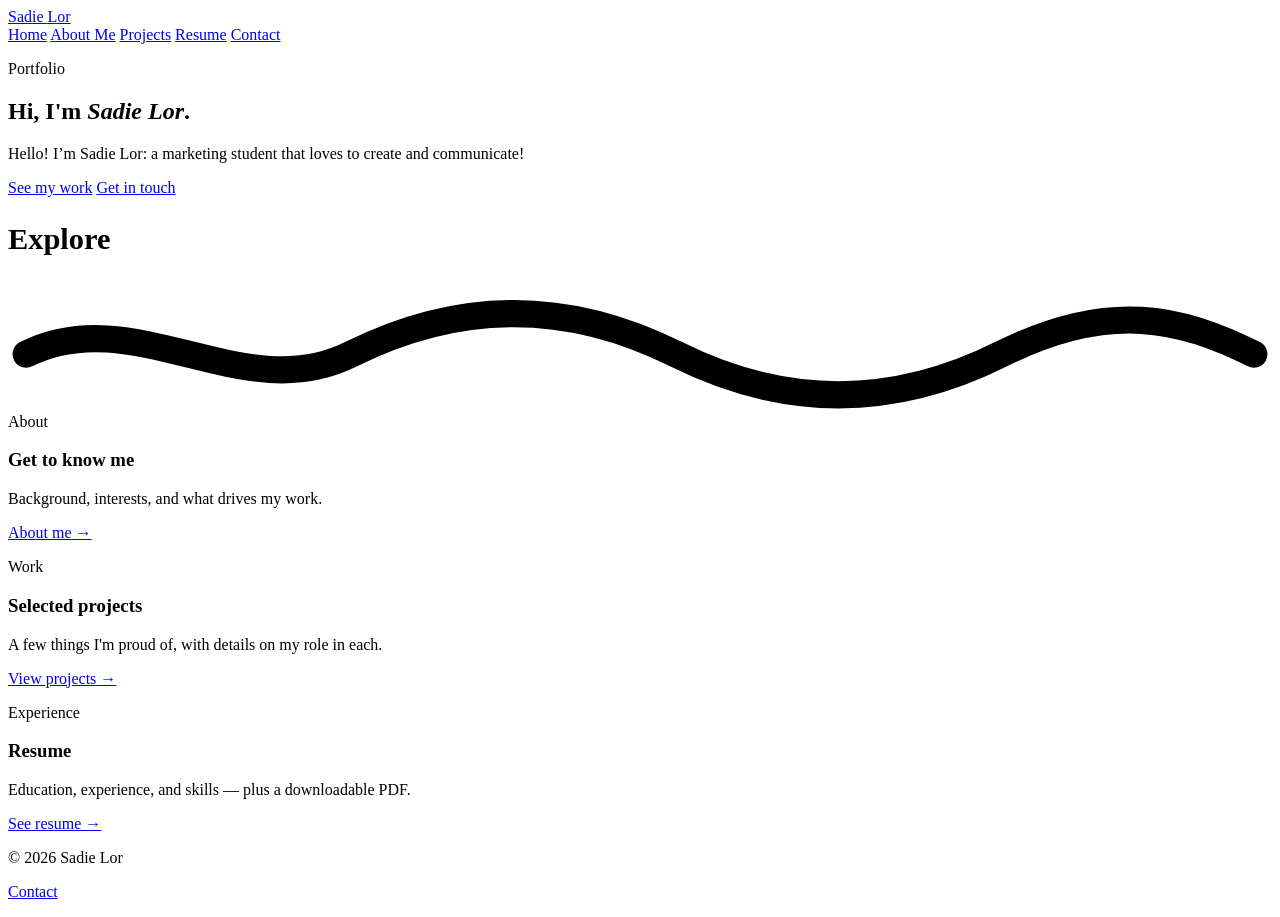
==== index.html @ 2e4503ea "Add files via upload" ====
<!DOCTYPE html>
<html lang="en">
<head>
  <meta charset="UTF-8" />
  <meta name="viewport" content="width=device-width, initial-scale=1" />
  <title>Sadie Lor — Portfolio</title>
  <meta name="description" content="Portfolio of Sadie Lor." />
  <link rel="preconnect" href="https://fonts.googleapis.com" />
  <link rel="preconnect" href="https://fonts.gstatic.com" crossorigin />
  <link href="https://fonts.googleapis.com/css2?family=Karla:wght@400;700&family=Young+Serif&display=swap" rel="stylesheet" />
  <link rel="stylesheet" href="css/styles.css" />
</head>
<body>

  <header class="site-header">
    <div class="wrap">
      <a class="brand" href="index.html">Sadie <span>Lor</span></a>
      <nav class="site-nav" aria-label="Main navigation">
        <a href="index.html" aria-current="page">Home</a>
        <a href="about.html">About Me</a>
        <a href="projects.html">Projects</a>
        <a href="resume.html">Resume</a>
        <a href="contact.html">Contact</a>
      </nav>
    </div>
  </header>

  <!-- ===== Hero ===== -->
  <section class="hero">
    <div class="wrap">
      <div>
        <p class="eyebrow">Portfolio</p>
        <h1>Hi, I'm <em>Sadie Lor</em>.</h1>
        <!-- PLACEHOLDER: replace with Sadie's one-line intro from the Canva site -->
        <p>Hello! I’m Sadie Lor: a marketing student that loves to create and communicate! </p>
        <a class="btn" href="projects.html">See my work</a>
        <a class="btn secondary" href="contact.html">Get in touch</a>
      </div>
      <!-- Replace this div with:
           <img class="hero-photo" src="images/sadie.jpg" alt="Portrait of Sadie Lor" />
           once you add her photo to the images/ folder -->
      <div class="hero-photo placeholder" role="img" aria-label="Placeholder for Sadie's photo">
        
      </div>
    </div>
  </section>

  <main>
    <div class="wrap">
      <h2 class="page-title" style="font-size:1.9rem;">Explore</h2>
      <svg class="wave" viewBox="0 0 140 14" fill="none" aria-hidden="true">
        <path d="M2 8 C 14 2, 26 14, 38 8 S 62 2, 74 8 S 98 14, 110 8 S 130 4, 138 8" stroke="currentColor" stroke-width="3" stroke-linecap="round"/>
      </svg>

      <div class="card-grid">
        <div class="card">
          <span class="tag">About</span>
          <h3>Get to know me</h3>
          <p>Background, interests, and what drives my work.</p>
          <p><a href="about.html">About me →</a></p>
        </div>
        <div class="card">
          <span class="tag">Work</span>
          <h3>Selected projects</h3>
          <p>A few things I'm proud of, with details on my role in each.</p>
          <p><a href="projects.html">View projects →</a></p>
        </div>
        <div class="card">
          <span class="tag">Experience</span>
          <h3>Resume</h3>
          <p>Education, experience, and skills — plus a downloadable PDF.</p>
          <p><a href="resume.html">See resume →</a></p>
        </div>
      </div>
    </div>
  </main>

  <footer class="site-footer">
    <div class="wrap">
      <p>© 2026 Sadie Lor</p>
      <p><a href="contact.html">Contact</a></p>
    </div>
  </footer>

</body>
</html>
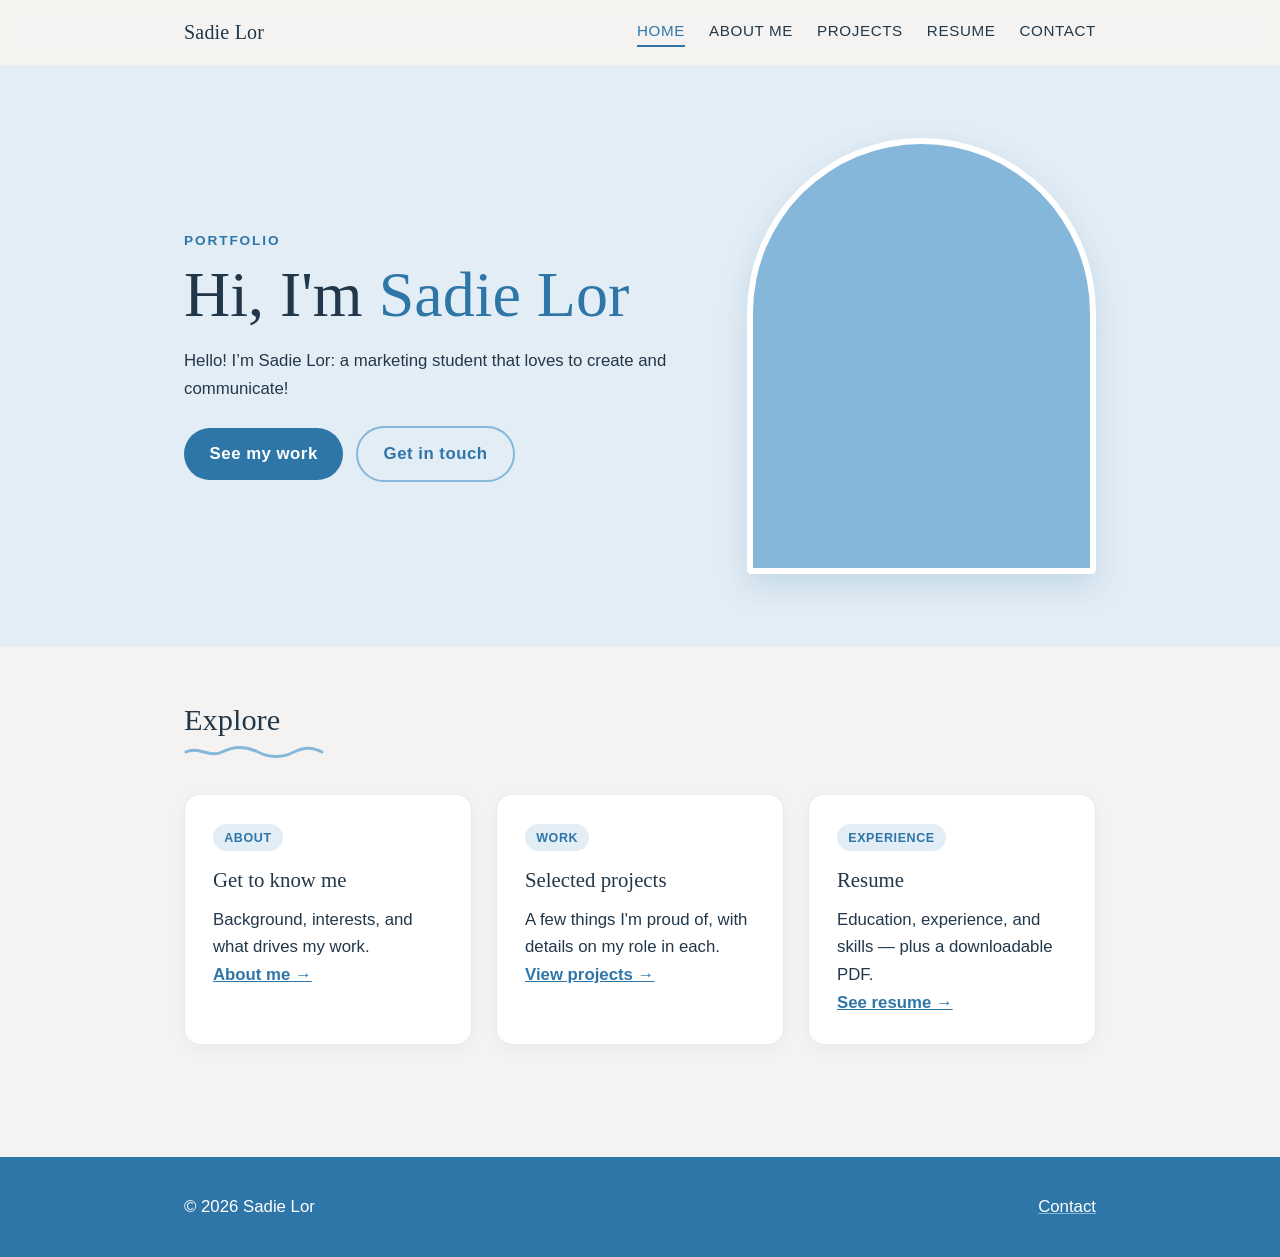
==== commit 145d6f02: "updated site" ====
--- a/index.html
+++ b/index.html
@@ -30,8 +30,7 @@
     <div class="wrap">
       <div>
         <p class="eyebrow">Portfolio</p>
-        <h1>Hi, I'm <em>Sadie Lor</em>.</h1>
-        <!-- PLACEHOLDER: replace with Sadie's one-line intro from the Canva site -->
+        <h1>Hi, I'm <em>Sadie Lor</em></h1>
         <p>Hello! I’m Sadie Lor: a marketing student that loves to create and communicate! </p>
         <a class="btn" href="projects.html">See my work</a>
         <a class="btn secondary" href="contact.html">Get in touch</a>
--- a/css/styles.css
+++ b/css/styles.css
@@ -0,0 +1,484 @@
+/* ============================================================
+   Sadie Lor — Portfolio
+   Shared stylesheet for every page.
+   Edit colors here once and the whole site updates.
+   ============================================================ */
+
+:root {
+  /* Color palette */
+  --blue:       #85B7DA;  /* main blue */
+  --blue-dark:  #2F76A8;  /* dark blue — highlight */
+  --cream:      #F5F3F1;  /* cream background */
+  --ink:        #22384A;  /* deep blue-gray for body text */
+  --white:      #FFFFFF;
+  --blue-tint:  #E3EDF5;  /* very light blue for soft fills */
+
+  /* Type */
+  --font-display: "Young Serif", Georgia, serif;
+  --font-body: "Karla", "Helvetica Neue", Arial, sans-serif;
+}
+
+* { box-sizing: border-box; margin: 0; padding: 0; }
+
+html { scroll-behavior: smooth; }
+
+body {
+  background: var(--cream);
+  color: var(--ink);
+  font-family: var(--font-body);
+  font-size: 1.05rem;
+  line-height: 1.65;
+  -webkit-font-smoothing: antialiased;
+}
+
+/* ---------- Layout helpers ---------- */
+.wrap {
+  max-width: 960px;
+  margin: 0 auto;
+  padding: 0 1.5rem;
+}
+
+main { padding: 3.5rem 0 5rem; }
+
+/* ---------- Header / navigation ---------- */
+.site-header {
+  position: sticky;
+  top: 0;
+  z-index: 10;
+  background: rgba(245, 243, 241, 0.92);
+  backdrop-filter: blur(6px);
+  border-bottom: 1px solid var(--blue-tint);
+}
+
+.site-header .wrap {
+  display: flex;
+  align-items: center;
+  justify-content: space-between;
+  padding-top: 1rem;
+  padding-bottom: 1rem;
+  flex-wrap: wrap;
+  gap: 0.75rem;
+}
+
+.brand {
+  font-family: var(--font-display);
+  font-size: 1.25rem;
+  color: var(--ink);
+  text-decoration: none;
+  letter-spacing: 0.01em;
+}
+
+.brand span { color: var(--ink); }
+
+.site-nav {
+  display: flex;
+  gap: 1.5rem;
+  flex-wrap: wrap;
+}
+
+.site-nav a {
+  color: var(--ink);
+  text-decoration: none;
+  font-size: 0.95rem;
+  letter-spacing: 0.04em;
+  text-transform: uppercase;
+  padding-bottom: 2px;
+  border-bottom: 2px solid transparent;
+  transition: border-color 0.15s ease, color 0.15s ease;
+}
+
+.site-nav a:hover,
+.site-nav a:focus-visible {
+  color: var(--blue-dark);
+  border-bottom-color: var(--blue);
+}
+
+/* current page indicator */
+.site-nav a[aria-current="page"] {
+  color: var(--blue-dark);
+  border-bottom-color: var(--blue-dark);
+}
+
+/* ---------- Page titles ---------- */
+.eyebrow {
+  text-transform: uppercase;
+  letter-spacing: 0.14em;
+  font-size: 0.85rem;
+  font-weight: 700;
+  color: var(--blue-dark);
+  margin-bottom: 0.5rem;
+}
+
+.page-title {
+  font-family: var(--font-display);
+  font-size: clamp(2.2rem, 5vw, 3.4rem);
+  font-weight: 400;
+  line-height: 1.15;
+  margin-bottom: 0.35rem;
+}
+
+/* signature wavy underline under page titles */
+.wave {
+  display: block;
+  width: 140px;
+  height: 14px;
+  margin: 0.4rem 0 2.2rem;
+  color: var(--blue);
+}
+
+.lede {
+  font-size: 1.2rem;
+  max-width: 42rem;
+  margin-bottom: 2rem;
+}
+
+/* ---------- Hero (home page) ---------- */
+.hero {
+  position: relative;
+  overflow: hidden;
+  background: var(--blue-tint);
+  border-bottom: 1px solid var(--blue-tint);
+}
+
+.hero .wrap {
+  display: grid;
+  grid-template-columns: 1.2fr 0.8fr;
+  gap: 2.5rem;
+  align-items: center;
+  padding-top: 4.5rem;
+  padding-bottom: 4.5rem;
+}
+
+.hero h1 {
+  font-family: var(--font-display);
+  font-weight: 400;
+  font-size: clamp(2.5rem, 6vw, 4rem);
+  line-height: 1.1;
+  margin-bottom: 1rem;
+}
+
+.hero h1 em {
+  font-style: normal;
+  color: var(--blue-dark);
+}
+
+.hero p { max-width: 34rem; }
+
+.hero-photo {
+  width: 100%;
+  aspect-ratio: 4 / 5;
+  object-fit: cover;
+  border-radius: 999px 999px 24px 24px; /* soft arch shape */
+  border: 6px solid var(--white);
+  box-shadow: 0 12px 30px rgba(47, 118, 168, 0.18);
+}
+
+.hero-photo.placeholder {
+  display: flex;
+  align-items: center;
+  justify-content: center;
+  background: var(--blue);
+  color: var(--white);
+  font-family: var(--font-display);
+  font-size: 1.1rem;
+  text-align: center;
+  padding: 1rem;
+}
+
+/* ---------- Buttons ---------- */
+.btn {
+  display: inline-block;
+  margin-top: 1.5rem;
+  padding: 0.75rem 1.6rem;
+  border-radius: 999px;
+  background: var(--blue-dark);
+  color: var(--white);
+  text-decoration: none;
+  font-weight: 700;
+  letter-spacing: 0.03em;
+  transition: background 0.15s ease, transform 0.15s ease;
+}
+
+.btn:hover,
+.btn:focus-visible { background: #255E86; transform: translateY(-2px); }
+
+.btn.secondary {
+  background: transparent;
+  color: var(--blue-dark);
+  border: 2px solid var(--blue);
+  margin-left: 0.5rem;
+}
+
+.btn.secondary:hover,
+.btn.secondary:focus-visible { background: var(--blue-tint); }
+
+/* ---------- Cards (projects, highlights) ---------- */
+.card-grid {
+  display: grid;
+  grid-template-columns: repeat(auto-fill, minmax(260px, 1fr));
+  gap: 1.5rem;
+  margin-top: 1rem;
+}
+
+.card {
+  background: var(--white);
+  border-radius: 16px;
+  padding: 1.75rem;
+  border: 1px solid var(--blue-tint);
+  box-shadow: 0 4px 14px rgba(47, 118, 168, 0.06);
+  transition: transform 0.15s ease, box-shadow 0.15s ease;
+}
+
+.card:hover {
+  transform: translateY(-4px);
+  box-shadow: 0 10px 24px rgba(47, 118, 168, 0.12);
+}
+
+.card h3 {
+  font-family: var(--font-display);
+  font-weight: 400;
+  font-size: 1.3rem;
+  margin-bottom: 0.5rem;
+}
+
+.card .tag {
+  display: inline-block;
+  background: var(--blue-tint);
+  color: var(--blue-dark);
+  border-radius: 999px;
+  font-size: 0.78rem;
+  font-weight: 700;
+  letter-spacing: 0.05em;
+  text-transform: uppercase;
+  padding: 0.2rem 0.7rem;
+  margin-bottom: 0.75rem;
+}
+
+.card a { color: var(--blue-dark); font-weight: 700; }
+
+/* ---------- Resume / experience timeline ---------- */
+.timeline { margin-top: 1rem; }
+
+.timeline-item {
+  position: relative;
+  padding-left: 2rem;
+  padding-bottom: 2.25rem;
+  border-left: 3px solid var(--blue);
+}
+
+.timeline-item:last-child { padding-bottom: 0.5rem; }
+
+.timeline-item::before {
+  content: "";
+  position: absolute;
+  left: -9px;
+  top: 6px;
+  width: 15px;
+  height: 15px;
+  border-radius: 50%;
+  background: var(--blue-dark);
+  border: 3px solid var(--cream);
+}
+
+.timeline-item h3 {
+  font-family: var(--font-display);
+  font-weight: 400;
+  font-size: 1.25rem;
+}
+
+.timeline-item .meta {
+  color: var(--blue-dark);
+  font-weight: 700;
+  font-size: 0.9rem;
+  letter-spacing: 0.03em;
+  margin-bottom: 0.4rem;
+}
+
+/* ---------- Skills pills ---------- */
+.pill-row {
+  display: flex;
+  flex-wrap: wrap;
+  gap: 0.6rem;
+  margin-top: 0.75rem;
+}
+
+.pill {
+  background: var(--white);
+  border: 2px solid var(--blue);
+  color: var(--ink);
+  border-radius: 999px;
+  padding: 0.35rem 1rem;
+  font-weight: 700;
+  font-size: 0.9rem;
+}
+
+/* ---------- Section blocks ---------- */
+.section { margin-top: 3rem; }
+
+.section h2 {
+  font-family: var(--font-display);
+  font-weight: 400;
+  font-size: 1.7rem;
+  margin-bottom: 1rem;
+}
+
+/* ---------- Contact ---------- */
+.contact-list {
+  list-style: none;
+  margin-top: 1rem;
+}
+
+.contact-list li {
+  background: var(--white);
+  border: 1px solid var(--blue-tint);
+  border-radius: 12px;
+  padding: 1rem 1.25rem;
+  margin-bottom: 0.9rem;
+  max-width: 32rem;
+}
+
+.contact-list strong {
+  display: block;
+  text-transform: uppercase;
+  font-size: 0.78rem;
+  letter-spacing: 0.1em;
+  color: var(--blue-dark);
+}
+
+.contact-list a { color: var(--ink); font-weight: 700; text-decoration-color: var(--blue); }
+
+/* ---------- Featured project showcase ---------- */
+.feature {
+  display: grid;
+  grid-template-columns: 1.05fr 1fr;
+  background: var(--white);
+  border: 1px solid var(--blue-tint);
+  border-radius: 20px;
+  overflow: hidden;
+  box-shadow: 0 12px 32px rgba(47, 118, 168, 0.12);
+  margin: 0.5rem 0 3rem;
+}
+
+.feature-media {
+  position: relative;
+  min-height: 420px;
+  background: var(--blue-tint);
+}
+
+.feature-media img {
+  position: absolute;
+  inset: 0;
+  width: 100%;
+  height: 100%;
+  object-fit: cover;
+  object-position: left top;
+}
+
+/* Inline PDF preview */
+.feature-media iframe {
+  position: absolute;
+  inset: 0;
+  width: 100%;
+  height: 100%;
+  border: 0;
+  display: block;
+}
+
+.feature-media .media-fallback {
+  position: absolute;
+  left: 0;
+  right: 0;
+  bottom: 0;
+  margin: 0;
+  padding: 0.4rem 0.75rem;
+  font-size: 0.8rem;
+  text-align: center;
+  background: rgba(245, 243, 241, 0.9);
+}
+
+.feature-media .media-fallback a { color: var(--blue-dark); font-weight: 700; }
+
+.feature-body { padding: 2.25rem 2.5rem; }
+
+.feature-body .tag { margin-bottom: 1rem; }
+
+.feature-body h2 {
+  font-family: var(--font-display);
+  font-weight: 400;
+  font-size: 1.75rem;
+  line-height: 1.25;
+  margin-bottom: 0.9rem;
+}
+
+.feature-body > p { margin-bottom: 1.25rem; }
+
+.feature-facts {
+  display: grid;
+  grid-template-columns: repeat(3, 1fr);
+  gap: 1rem;
+  margin: 1.25rem 0 1.5rem;
+}
+
+.fact {
+  background: var(--blue-tint);
+  border-radius: 12px;
+  padding: 0.8rem 0.9rem;
+}
+
+.fact strong {
+  display: block;
+  text-transform: uppercase;
+  letter-spacing: 0.09em;
+  font-size: 0.7rem;
+  color: var(--blue-dark);
+  margin-bottom: 0.2rem;
+}
+
+.fact span {
+  font-weight: 700;
+  font-size: 0.95rem;
+  line-height: 1.3;
+  display: block;
+}
+
+.feature-body .btn { margin-top: 0.25rem; }
+
+@media (max-width: 820px) {
+  .feature { grid-template-columns: 1fr; }
+  .feature-media { min-height: 220px; }
+  .feature-facts { grid-template-columns: 1fr 1fr; }
+  .feature-body { padding: 1.75rem; }
+}
+
+/* ---------- Footer ---------- */
+.site-footer {
+  background: var(--blue-dark);
+  color: var(--white);
+  padding: 2.25rem 0;
+  margin-top: 2rem;
+}
+
+.site-footer .wrap {
+  display: flex;
+  justify-content: space-between;
+  align-items: center;
+  flex-wrap: wrap;
+  gap: 1rem;
+}
+
+.site-footer a { color: var(--white); text-decoration-color: var(--blue); }
+
+/* ---------- Accessibility & motion ---------- */
+:focus-visible { outline: 3px solid var(--blue-dark); outline-offset: 2px; }
+
+@media (prefers-reduced-motion: reduce) {
+  * { transition: none !important; }
+  html { scroll-behavior: auto; }
+}
+
+/* ---------- Mobile ---------- */
+@media (max-width: 720px) {
+  .hero .wrap { grid-template-columns: 1fr; }
+  .hero-photo { max-width: 260px; margin: 0 auto; }
+  .btn.secondary { margin-left: 0; }
+}
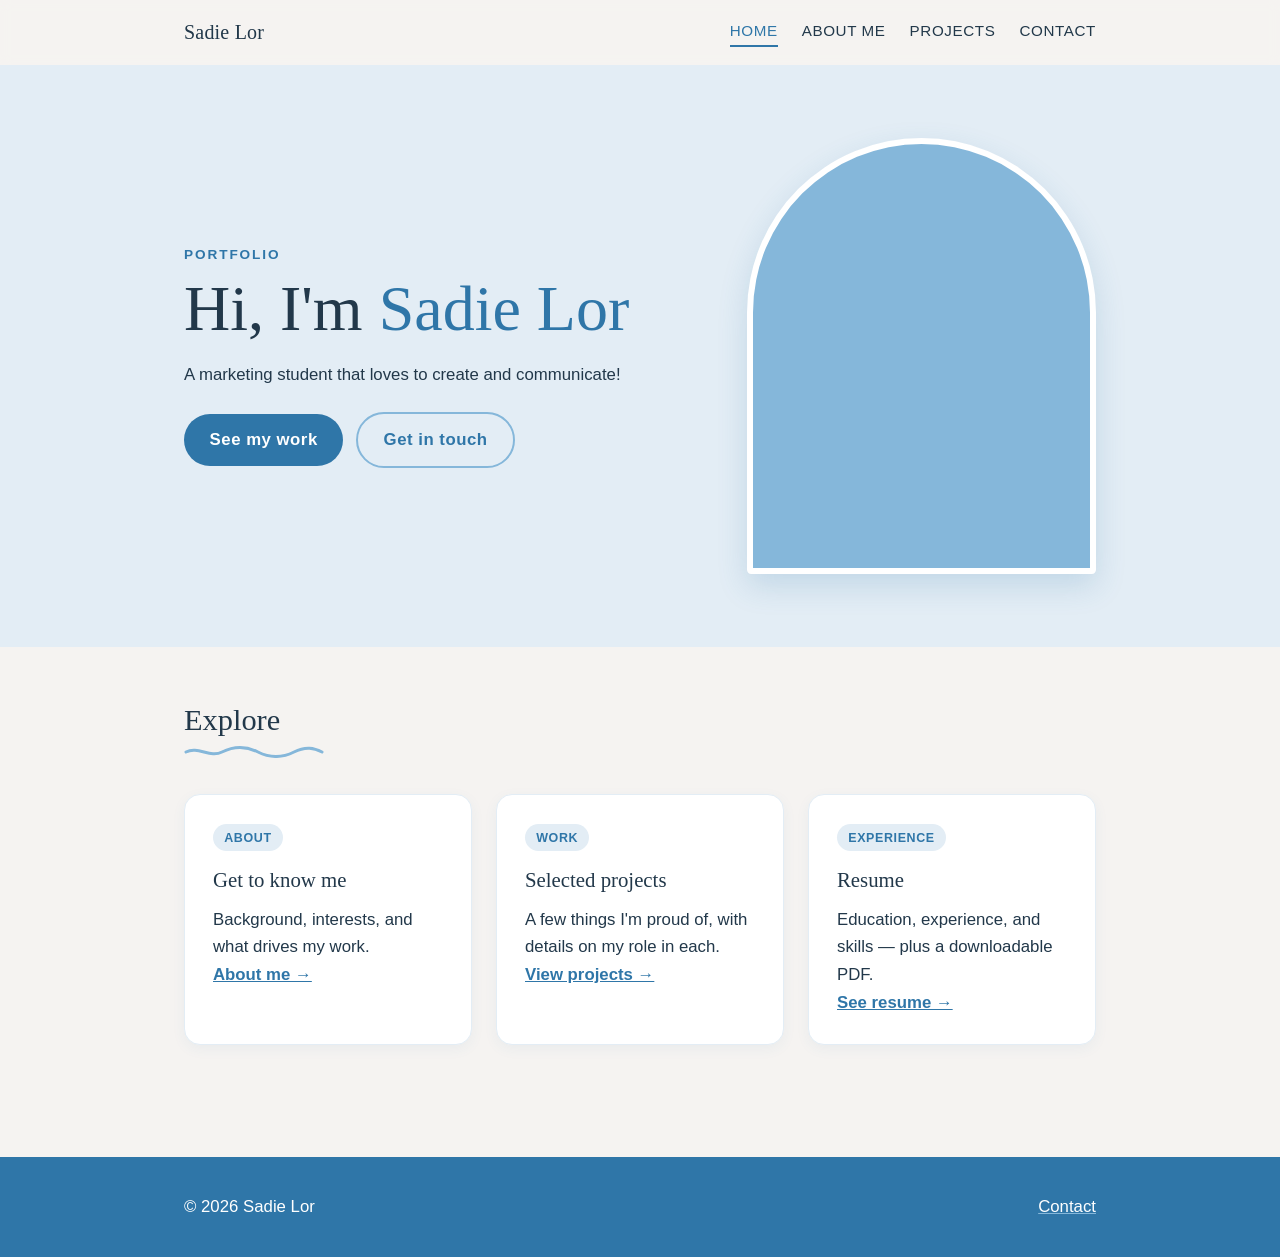
==== commit 5b7b9201: "Removed Resume.html and from the nav section. Added resume in aboutme" ====
--- a/index.html
+++ b/index.html
@@ -19,7 +19,6 @@
         <a href="index.html" aria-current="page">Home</a>
         <a href="about.html">About Me</a>
         <a href="projects.html">Projects</a>
-        <a href="resume.html">Resume</a>
         <a href="contact.html">Contact</a>
       </nav>
     </div>
@@ -31,7 +30,7 @@
       <div>
         <p class="eyebrow">Portfolio</p>
         <h1>Hi, I'm <em>Sadie Lor</em></h1>
-        <p>Hello! I’m Sadie Lor: a marketing student that loves to create and communicate! </p>
+        <p>A marketing student that loves to create and communicate! </p>
         <a class="btn" href="projects.html">See my work</a>
         <a class="btn secondary" href="contact.html">Get in touch</a>
       </div>
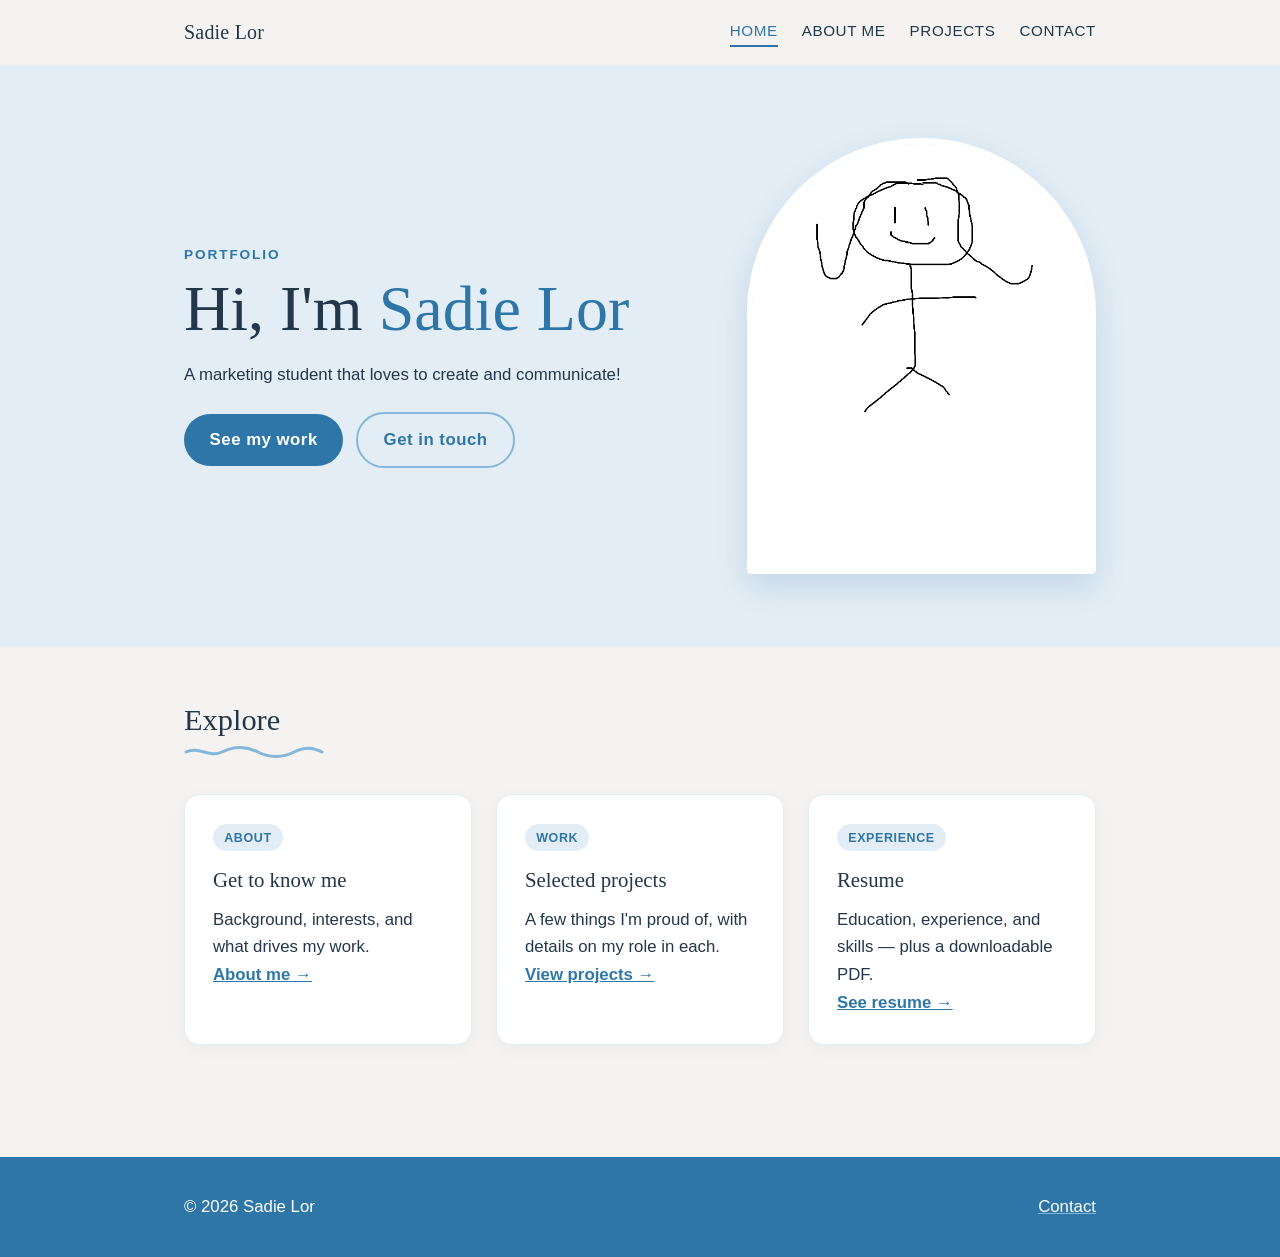
==== commit c25573c2: "Added pdf and images inside folders" ====
--- a/index.html
+++ b/index.html
@@ -34,11 +34,7 @@
         <a class="btn" href="projects.html">See my work</a>
         <a class="btn secondary" href="contact.html">Get in touch</a>
       </div>
-      <!-- Replace this div with:
-           <img class="hero-photo" src="images/sadie.jpg" alt="Portrait of Sadie Lor" />
-           once you add her photo to the images/ folder -->
-      <div class="hero-photo placeholder" role="img" aria-label="Placeholder for Sadie's photo">
-        
+      <img class="hero-photo" src="images/sadie.png" alt="Portrait of Sadie Lor" />
       </div>
     </div>
   </section>
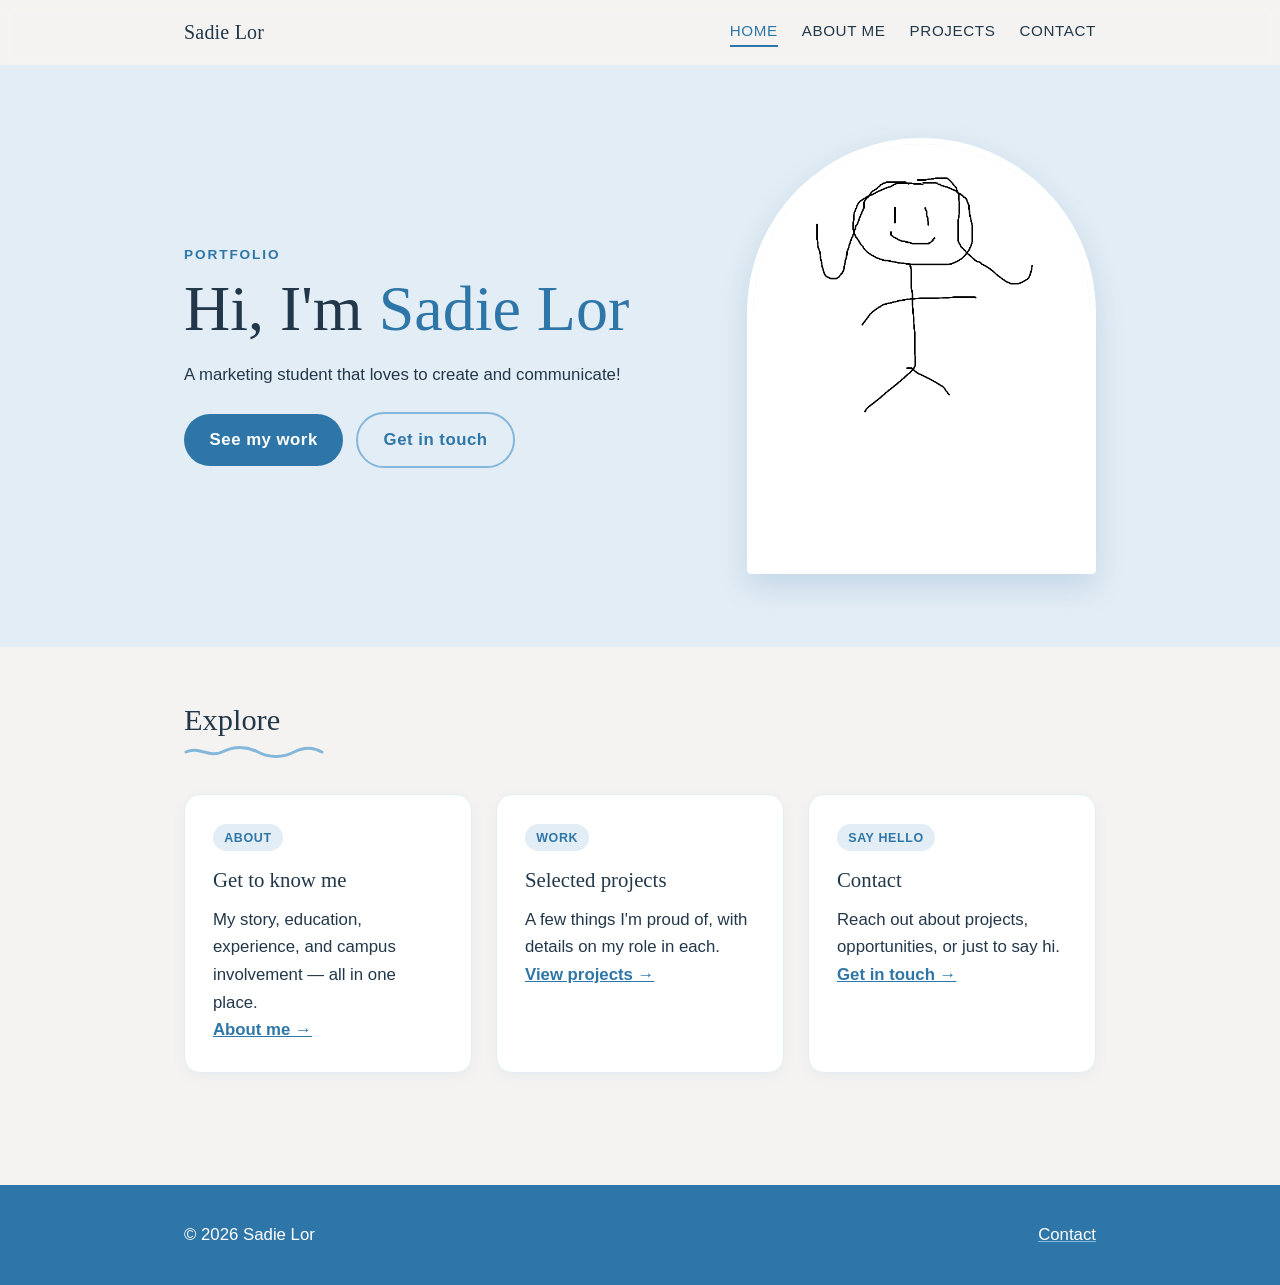
==== commit a94461dd: "Adjusted projects and photos, added a second image for contact" ====
--- a/index.html
+++ b/index.html
@@ -30,12 +30,11 @@
       <div>
         <p class="eyebrow">Portfolio</p>
         <h1>Hi, I'm <em>Sadie Lor</em></h1>
-        <p>A marketing student that loves to create and communicate! </p>
+        <p>A marketing student that loves to create and communicate!</p>
         <a class="btn" href="projects.html">See my work</a>
         <a class="btn secondary" href="contact.html">Get in touch</a>
       </div>
       <img class="hero-photo" src="images/sadie.png" alt="Portrait of Sadie Lor" />
-      </div>
     </div>
   </section>
 
@@ -50,7 +49,7 @@
         <div class="card">
           <span class="tag">About</span>
           <h3>Get to know me</h3>
-          <p>Background, interests, and what drives my work.</p>
+          <p>My story, education, experience, and campus involvement — all in one place.</p>
           <p><a href="about.html">About me →</a></p>
         </div>
         <div class="card">
@@ -60,10 +59,10 @@
           <p><a href="projects.html">View projects →</a></p>
         </div>
         <div class="card">
-          <span class="tag">Experience</span>
-          <h3>Resume</h3>
-          <p>Education, experience, and skills — plus a downloadable PDF.</p>
-          <p><a href="resume.html">See resume →</a></p>
+          <span class="tag">Say hello</span>
+          <h3>Contact</h3>
+          <p>Reach out about projects, opportunities, or just to say hi.</p>
+          <p><a href="contact.html">Get in touch →</a></p>
         </div>
       </div>
     </div>
@@ -77,4 +76,4 @@
   </footer>
 
 </body>
-</html>
+</html>
--- a/css/styles.css
+++ b/css/styles.css
@@ -323,6 +323,66 @@
 }
 
 /* ---------- Contact ---------- */
+.contact-layout {
+  display: grid;
+  grid-template-columns: 1.2fr 0.8fr;
+  gap: 3rem;
+  align-items: start;
+}
+
+@media (max-width: 720px) {
+  .contact-layout { grid-template-columns: 1fr; }
+}
+
+/* Polaroid-style photo frame (distinct from the home page arch) */
+.polaroid {
+  background: var(--white);
+  padding: 14px 14px 3.5rem;
+  border-radius: 4px;
+  box-shadow: 0 14px 34px rgba(47, 118, 168, 0.22);
+  transform: rotate(3deg);
+  max-width: 320px;
+  margin: 1.5rem auto 0;
+  position: relative;
+  transition: transform 0.2s ease;
+}
+
+.polaroid:hover { transform: rotate(0deg) scale(1.02); }
+
+.polaroid::before {
+  /* washi tape strip */
+  content: "";
+  position: absolute;
+  top: -14px;
+  left: 50%;
+  transform: translateX(-50%) rotate(-4deg);
+  width: 110px;
+  height: 30px;
+  background: var(--blue);
+  opacity: 0.75;
+  border-radius: 3px;
+}
+
+.polaroid img {
+  display: block;
+  width: 100%;
+  aspect-ratio: 4 / 5;
+  object-fit: cover;
+  border-radius: 2px;
+}
+
+.polaroid figcaption {
+  position: absolute;
+  left: 0;
+  right: 0;
+  bottom: 0.9rem;
+  text-align: center;
+  font-style: italic;
+  font-family: var(--font-display);
+  font-size: 1.05rem;
+  color: var(--blue-dark);
+}
+
 .contact-list {
   list-style: none;
   margin-top: 1rem;
@@ -398,6 +458,81 @@
 
 .feature-media .media-fallback a { color: var(--blue-dark); font-weight: 700; }
 
+/* Alternate media side for visual rhythm */
+.feature.flip .feature-media { order: 2; }
+@media (max-width: 820px) {
+  .feature.flip .feature-media { order: 0; }
+}
+
+/* ---------- Video embeds ---------- */
+.video-grid {
+  display: grid;
+  grid-template-columns: 2fr 1fr 1fr;
+  gap: 1.25rem;
+  margin-top: 1rem;
+}
+
+.video-wide,
+.video-reel {
+  background: var(--white);
+  border: 1px solid var(--blue-tint);
+  border-radius: 16px;
+  overflow: hidden;
+  box-shadow: 0 4px 14px rgba(47, 118, 168, 0.06);
+}
+
+.video-wide iframe {
+  width: 100%;
+  aspect-ratio: 16 / 9;
+  border: 0;
+  display: block;
+}
+
+.video-reel iframe {
+  width: 100%;
+  aspect-ratio: 9 / 16;
+  border: 0;
+  display: block;
+}
+
+.video-caption {
+  padding: 0.7rem 1rem;
+  font-size: 0.88rem;
+  font-weight: 700;
+}
+
+.video-caption a { color: var(--blue-dark); }
+
+@media (max-width: 820px) {
+  .video-grid { grid-template-columns: 1fr 1fr; }
+  .video-wide { grid-column: 1 / -1; }
+}
+
+/* ---------- Slide gallery strip ---------- */
+.slide-strip {
+  display: flex;
+  gap: 0.75rem;
+  overflow-x: auto;
+  padding: 0.5rem 0.25rem 1rem;
+  scroll-snap-type: x mandatory;
+}
+
+.slide-strip img {
+  height: 170px;
+  border-radius: 10px;
+  border: 1px solid var(--blue-tint);
+  box-shadow: 0 3px 10px rgba(47, 118, 168, 0.08);
+  scroll-snap-align: start;
+  flex: 0 0 auto;
+}
+
+.strip-hint {
+  font-size: 0.85rem;
+  color: var(--blue-dark);
+  font-weight: 700;
+  margin-bottom: 0.25rem;
+}
+
 .feature-body { padding: 2.25rem 2.5rem; }
 
 .feature-body .tag { margin-bottom: 1rem; }
